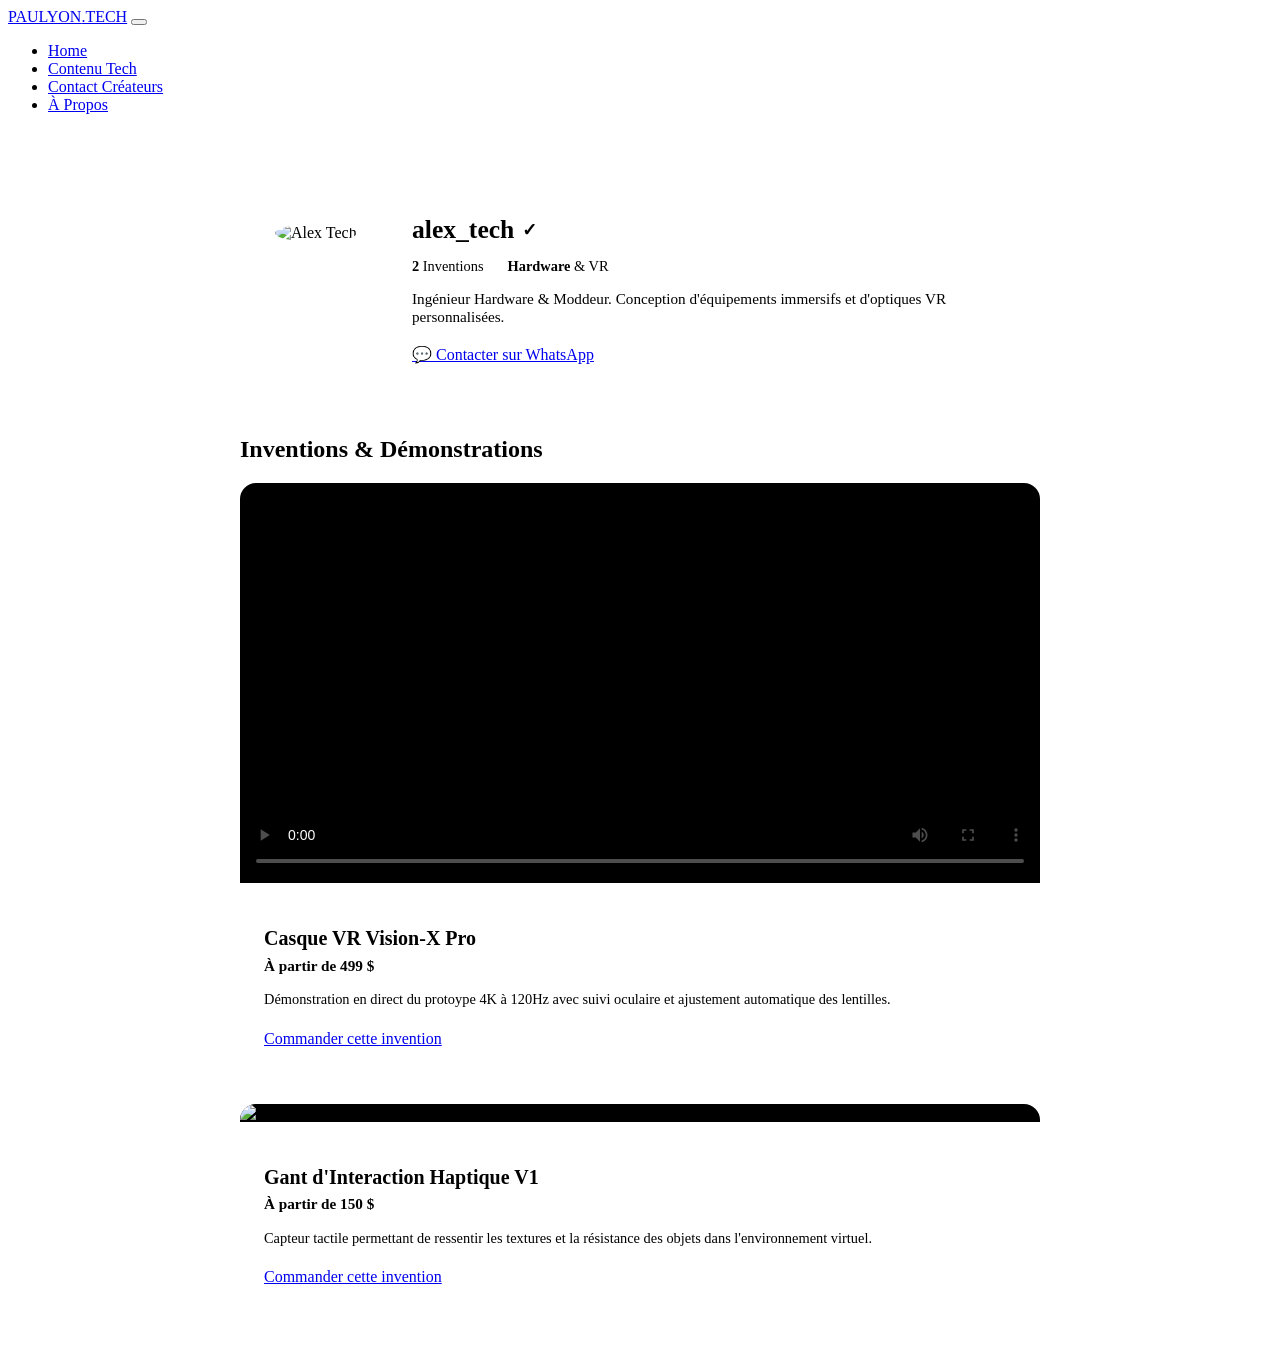
==== profils/alex-tech.html @ 09472ba9 "Create alex-tech.html file" ====
<!DOCTYPE html>
<html lang="fr">
<head>
  <meta charset="UTF-8">
  <meta name="viewport" content="width=device-width, initial-scale=1.0">
  <title>Alex Tech (@alex_tech) — Profil & Inventions</title>
  
  <!-- Fonts -->
  <link rel="preconnect" href="https://fonts.googleapis.com">
  <link rel="preconnect" href="https://fonts.gstatic.com" crossorigin>
  <link href="https://fonts.googleapis.com/css2?family=Inter:wght@300;400;600&family=Space+Grotesk:wght@500;700&display=swap" rel="stylesheet">
  
  <!-- Chemin vers le CSS global (note le ../ pour remonter d'un dossier) -->
  <link rel="stylesheet" href="../css/style.css">

  <style>
    /* Styles spécifiques au Profil Individuel */
    .profile-container {
      max-width: 800px;
      margin: 0 auto;
      padding: 2rem 1rem;
    }

    /* En-tête Style Instagram */
    .profile-header {
      display: flex;
      flex-direction: column;
      gap: 1.5rem;
      background: var(--bg-card);
      border: 1px solid var(--border-color);
      border-radius: 20px;
      padding: 2rem;
      margin-bottom: 2.5rem;
    }

    @media (min-width: 600px) {
      .profile-header {
        flex-direction: row;
        align-items: center;
      }
    }

    .profile-avatar-wrapper {
      position: relative;
      padding: 3px;
      background: var(--accent-insta);
      border-radius: 50%;
      width: 110px;
      height: 110px;
      flex-shrink: 0;
      margin: 0 auto;
    }

    .profile-avatar {
      width: 100%;
      height: 100%;
      border-radius: 50%;
      object-fit: cover;
      border: 3px solid var(--bg-card);
    }

    .profile-details {
      flex: 1;
      text-align: center;
    }

    @media (min-width: 600px) {
      .profile-details {
        text-align: left;
      }
    }

    .profile-username {
      font-family: var(--font-heading);
      font-size: 1.6rem;
      display: flex;
      align-items: center;
      justify-content: center;
      gap: 0.5rem;
      margin-bottom: 0.5rem;
    }

    @media (min-width: 600px) {
      .profile-username {
        justify-content: flex-start;
      }
    }

    .verified-badge {
      color: var(--accent-cyan);
      font-size: 1.1rem;
    }

    .profile-stats {
      display: flex;
      justify-content: center;
      gap: 1.5rem;
      margin: 0.8rem 0;
      font-size: 0.9rem;
      color: var(--text-muted);
    }

    @media (min-width: 600px) {
      .profile-stats {
        justify-content: flex-start;
      }
    }

    .profile-stats strong {
      color: var(--text-main);
    }

    .profile-bio {
      font-size: 0.95rem;
      color: var(--text-muted);
      margin-bottom: 1.2rem;
    }

    /* Flux d'Inventions */
    .inventions-feed {
      display: flex;
      flex-direction: column;
      gap: 2rem;
    }

    .invention-card {
      background: var(--bg-card);
      border: 1px solid var(--border-color);
      border-radius: 16px;
      overflow: hidden;
    }

    .invention-media-container {
      width: 100%;
      background: #000;
      max-height: 450px;
      overflow: hidden;
      display: flex;
      justify-content: center;
      align-items: center;
    }

    .invention-media-container img,
    .invention-media-container video {
      width: 100%;
      height: 100%;
      max-height: 450px;
      object-fit: cover;
      display: block;
    }

    .invention-content {
      padding: 1.5rem;
    }

    .invention-title {
      font-family: var(--font-heading);
      font-size: 1.25rem;
      margin-bottom: 0.4rem;
    }

    .invention-price {
      color: var(--accent-cyan);
      font-weight: 600;
      font-size: 0.95rem;
      margin-bottom: 0.8rem;
    }

    .invention-description {
      color: var(--text-muted);
      font-size: 0.9rem;
      margin-bottom: 1.2rem;
      line-height: 1.5;
    }
  </style>
</head>
<body>

  <!-- Header -->
  <header class="site-header">
    <a href="../index.html" class="brand-logo">PAULYON<span>.TECH</span></a>
    
    <button class="burger-btn" id="burgerBtn" aria-label="Menu">
      <span></span>
      <span></span>
      <span></span>
    </button>

    <nav class="main-nav" id="mainNav">
      <ul>
        <li><a href="../index.html">Home</a></li>
        <li><a href="../index.html#contenu-tech">Contenu Tech</a></li>
        <li><a href="../contact.html">Contact Créateurs</a></li>
        <li><a href="../a-propos.html">À Propos</a></li>
      </ul>
    </nav>
  </header>

  <main class="profile-container">

    <!-- En-tête Profil du Créateur -->
    <section class="profile-header">
      <div class="profile-avatar-wrapper">
        <img src="../assets/images/profiles/alex.jpg" alt="Alex Tech" class="profile-avatar">
      </div>

      <div class="profile-details">
        <h1 class="profile-username">
          alex_tech <span class="verified-badge" title="Créateur Vérifié">✓</span>
        </h1>

        <div class="profile-stats">
          <span><strong>2</strong> Inventions</span>
          <span><strong>Hardware</strong> & VR</span>
        </div>

        <p class="profile-bio">
          Ingénieur Hardware & Moddeur. Conception d'équipements immersifs et d'optiques VR personnalisées.
        </p>

        <!-- Bouton WhatsApp direct du créateur -->
        <a href="https://wa.me/50900000000?text=Bonjour%20Alex,%20j'ai%20vu%20votre%20profil%20sur%20PAULYON.TECH" 
           target="_blank" 
           class="btn-wa">
          💬 Contacter sur WhatsApp
        </a>
      </div>
    </section>

    <h2 class="section-title">Inventions & Démonstrations</h2>

    <!-- Flux des inventions -->
    <section class="inventions-feed">

      <!-- Invention 1 : Vidéo de démo -->
      <article class="invention-card">
        <div class="invention-media-container">
          <video controls poster="../assets/images/tech/appareil1.jpg">
            <source src="../assets/videos/demo-casque.mp4" type="video/mp4">
            Votre navigateur ne supporte pas la lecture de vidéo.
          </video>
        </div>

        <div class="invention-content">
          <h3 class="invention-title">Casque VR Vision-X Pro</h3>
          <div class="invention-price">À partir de 499 $</div>
          <p class="invention-description">
            Démonstration en direct du protoype 4K à 120Hz avec suivi oculaire et ajustement automatique des lentilles.
          </p>
          <a href="https://wa.me/50900000000?text=Bonjour%20Alex,%20je%20suis%20intéressé%20par%20le%20Casque%20Vision-X" 
             target="_blank" 
             class="btn-wa">
            Commander cette invention
          </a>
        </div>
      </article>

      <!-- Invention 2 : Photo -->
      <article class="invention-card">
        <div class="invention-media-container">
          <img src="../assets/images/tech/gant.jpg" alt="Gant Haptique">
        </div>

        <div class="invention-content">
          <h3 class="invention-title">Gant d'Interaction Haptique V1</h3>
          <div class="invention-price">À partir de 150 $</div>
          <p class="invention-description">
            Capteur tactile permettant de ressentir les textures et la résistance des objets dans l'environnement virtuel.
          </p>
          <a href="https://wa.me/50900000000?text=Bonjour%20Alex,%20je%20suis%20intéressé%20par%20le%20Gant%20Haptique" 
             target="_blank" 
             class="btn-wa">
            Commander cette invention
          </a>
        </div>
      </article>

    </section>

  </main>

  <script src="../js/main.js"></script>
</body>
</html>
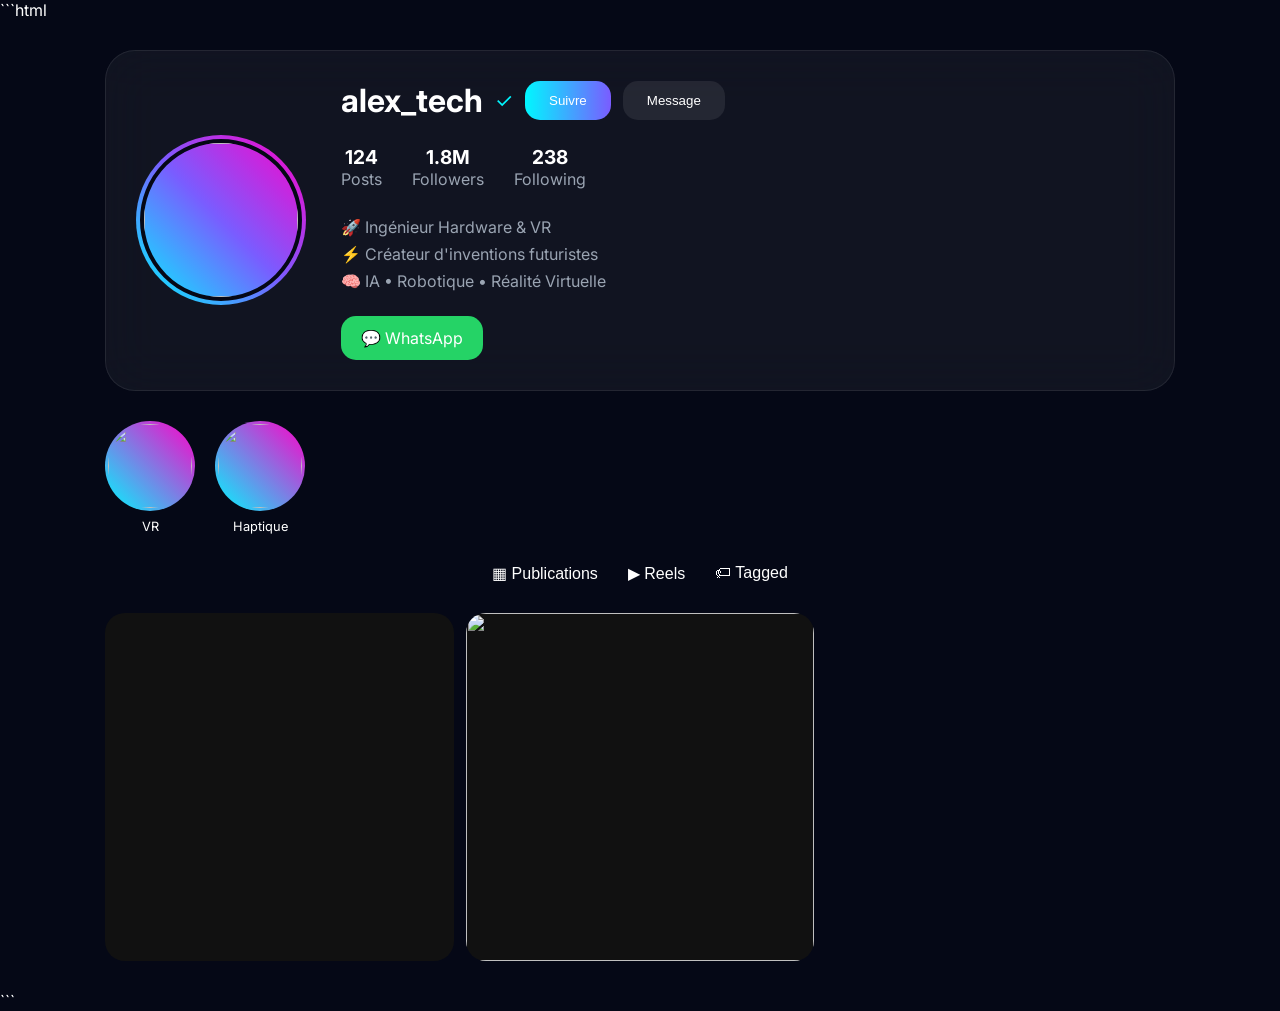
==== commit 1340bae7: "Update alex-tech.html" ====
--- a/profils/alex-tech.html
+++ b/profils/alex-tech.html
@@ -1,284 +1,437 @@
+```html
 <!DOCTYPE html>
 <html lang="fr">
 <head>
-  <meta charset="UTF-8">
-  <meta name="viewport" content="width=device-width, initial-scale=1.0">
-  <title>Alex Tech (@alex_tech) — Profil & Inventions</title>
-  
-  <!-- Fonts -->
-  <link rel="preconnect" href="https://fonts.googleapis.com">
-  <link rel="preconnect" href="https://fonts.gstatic.com" crossorigin>
-  <link href="https://fonts.googleapis.com/css2?family=Inter:wght@300;400;600&family=Space+Grotesk:wght@500;700&display=swap" rel="stylesheet">
-  
-  <!-- Chemin vers le CSS global (note le ../ pour remonter d'un dossier) -->
-  <link rel="stylesheet" href="../css/style.css">
-
-  <style>
-    /* Styles spécifiques au Profil Individuel */
-    .profile-container {
-      max-width: 800px;
-      margin: 0 auto;
-      padding: 2rem 1rem;
-    }
-
-    /* En-tête Style Instagram */
-    .profile-header {
-      display: flex;
-      flex-direction: column;
-      gap: 1.5rem;
-      background: var(--bg-card);
-      border: 1px solid var(--border-color);
-      border-radius: 20px;
-      padding: 2rem;
-      margin-bottom: 2.5rem;
-    }
-
-    @media (min-width: 600px) {
-      .profile-header {
-        flex-direction: row;
-        align-items: center;
-      }
-    }
-
-    .profile-avatar-wrapper {
-      position: relative;
-      padding: 3px;
-      background: var(--accent-insta);
-      border-radius: 50%;
-      width: 110px;
-      height: 110px;
-      flex-shrink: 0;
-      margin: 0 auto;
-    }
-
-    .profile-avatar {
-      width: 100%;
-      height: 100%;
-      border-radius: 50%;
-      object-fit: cover;
-      border: 3px solid var(--bg-card);
-    }
-
-    .profile-details {
-      flex: 1;
-      text-align: center;
-    }
-
-    @media (min-width: 600px) {
-      .profile-details {
-        text-align: left;
-      }
-    }
-
-    .profile-username {
-      font-family: var(--font-heading);
-      font-size: 1.6rem;
-      display: flex;
-      align-items: center;
-      justify-content: center;
-      gap: 0.5rem;
-      margin-bottom: 0.5rem;
-    }
-
-    @media (min-width: 600px) {
-      .profile-username {
-        justify-content: flex-start;
-      }
-    }
-
-    .verified-badge {
-      color: var(--accent-cyan);
-      font-size: 1.1rem;
-    }
-
-    .profile-stats {
-      display: flex;
-      justify-content: center;
-      gap: 1.5rem;
-      margin: 0.8rem 0;
-      font-size: 0.9rem;
-      color: var(--text-muted);
-    }
-
-    @media (min-width: 600px) {
-      .profile-stats {
-        justify-content: flex-start;
-      }
-    }
-
-    .profile-stats strong {
-      color: var(--text-main);
-    }
-
-    .profile-bio {
-      font-size: 0.95rem;
-      color: var(--text-muted);
-      margin-bottom: 1.2rem;
-    }
-
-    /* Flux d'Inventions */
-    .inventions-feed {
-      display: flex;
-      flex-direction: column;
-      gap: 2rem;
-    }
-
-    .invention-card {
-      background: var(--bg-card);
-      border: 1px solid var(--border-color);
-      border-radius: 16px;
-      overflow: hidden;
-    }
-
-    .invention-media-container {
-      width: 100%;
-      background: #000;
-      max-height: 450px;
-      overflow: hidden;
-      display: flex;
-      justify-content: center;
-      align-items: center;
-    }
-
-    .invention-media-container img,
-    .invention-media-container video {
-      width: 100%;
-      height: 100%;
-      max-height: 450px;
-      object-fit: cover;
-      display: block;
-    }
-
-    .invention-content {
-      padding: 1.5rem;
-    }
-
-    .invention-title {
-      font-family: var(--font-heading);
-      font-size: 1.25rem;
-      margin-bottom: 0.4rem;
-    }
-
-    .invention-price {
-      color: var(--accent-cyan);
-      font-weight: 600;
-      font-size: 0.95rem;
-      margin-bottom: 0.8rem;
-    }
-
-    .invention-description {
-      color: var(--text-muted);
-      font-size: 0.9rem;
-      margin-bottom: 1.2rem;
-      line-height: 1.5;
-    }
-  </style>
+<meta charset="UTF-8">
+<meta name="viewport" content="width=device-width, initial-scale=1.0">
+<title>alex_tech • Profil Futuriste</title>
+
+<link href="https://fonts.googleapis.com/css2?family=Inter:wght@300;400;600;700&display=swap" rel="stylesheet">
+
+<style>
+
+:root{
+    --bg:#050816;
+    --card:rgba(255,255,255,.05);
+    --border:rgba(255,255,255,.08);
+    --text:#ffffff;
+    --muted:#9aa4b2;
+    --cyan:#00f7ff;
+    --violet:#7a5cff;
+    --pink:#ff00c8;
+}
+
+*{
+    margin:0;
+    padding:0;
+    box-sizing:border-box;
+}
+
+body{
+    font-family:'Inter',sans-serif;
+    background:var(--bg);
+    color:var(--text);
+    min-height:100vh;
+}
+
+/* HEADER */
+
+.profile-container{
+    max-width:1100px;
+    margin:auto;
+    padding:30px 15px;
+}
+
+.profile-header{
+    display:flex;
+    flex-wrap:wrap;
+    gap:35px;
+    align-items:center;
+
+    background:var(--card);
+    backdrop-filter:blur(25px);
+
+    border:1px solid var(--border);
+    border-radius:30px;
+
+    padding:30px;
+}
+
+.avatar-ring{
+    width:170px;
+    height:170px;
+
+    padding:4px;
+
+    border-radius:50%;
+
+    background:linear-gradient(
+        45deg,
+        var(--cyan),
+        var(--violet),
+        var(--pink)
+    );
+
+    animation:spin 10s linear infinite;
+}
+
+.avatar-ring img{
+    width:100%;
+    height:100%;
+    object-fit:cover;
+    border-radius:50%;
+    border:4px solid #050816;
+}
+
+@keyframes spin{
+    from{transform:rotate(0deg);}
+    to{transform:rotate(360deg);}
+}
+
+.profile-details{
+    flex:1;
+}
+
+.username-row{
+    display:flex;
+    align-items:center;
+    gap:12px;
+    flex-wrap:wrap;
+}
+
+.username-row h1{
+    font-size:2rem;
+}
+
+.verified{
+    color:var(--cyan);
+    font-size:1.3rem;
+}
+
+.follow-btn,
+.message-btn{
+    border:none;
+    cursor:pointer;
+    border-radius:15px;
+    padding:12px 24px;
+    color:white;
+}
+
+.follow-btn{
+    background:linear-gradient(
+        90deg,
+        var(--cyan),
+        var(--violet)
+    );
+}
+
+.message-btn{
+    background:rgba(255,255,255,.08);
+}
+
+.stats{
+    display:flex;
+    gap:30px;
+    margin:25px 0;
+}
+
+.stats div{
+    text-align:center;
+}
+
+.stats strong{
+    display:block;
+    font-size:1.2rem;
+}
+
+.stats span{
+    color:var(--muted);
+}
+
+.bio{
+    color:var(--muted);
+    line-height:1.7;
+}
+
+.contact-btn{
+    display:inline-block;
+    margin-top:20px;
+    text-decoration:none;
+    color:white;
+
+    background:#25D366;
+
+    padding:12px 20px;
+    border-radius:15px;
+}
+
+/* STORIES */
+
+.stories{
+    display:flex;
+    gap:20px;
+    margin:30px 0;
+    overflow:auto;
+}
+
+.story{
+    text-align:center;
+}
+
+.story-circle{
+    width:90px;
+    height:90px;
+    padding:3px;
+    border-radius:50%;
+
+    background:linear-gradient(
+        45deg,
+        var(--cyan),
+        var(--pink)
+    );
+}
+
+.story-circle img{
+    width:100%;
+    height:100%;
+    border-radius:50%;
+    object-fit:cover;
+}
+
+.story span{
+    display:block;
+    margin-top:8px;
+    font-size:.8rem;
+}
+
+/* TABS */
+
+.tabs{
+    display:flex;
+    justify-content:center;
+    gap:30px;
+    margin-bottom:30px;
+}
+
+.tabs button{
+    background:none;
+    border:none;
+    color:white;
+    font-size:1rem;
+    cursor:pointer;
+}
+
+/* POSTS */
+
+.posts-grid{
+    display:grid;
+    grid-template-columns:repeat(3,1fr);
+    gap:12px;
+}
+
+.post{
+    position:relative;
+    overflow:hidden;
+    border-radius:20px;
+    aspect-ratio:1;
+    background:#111;
+}
+
+.post img,
+.post video{
+    width:100%;
+    height:100%;
+    object-fit:cover;
+    transition:.5s;
+}
+
+.post:hover img,
+.post:hover video{
+    transform:scale(1.08);
+}
+
+.post-info{
+    position:absolute;
+    inset:0;
+
+    background:rgba(0,0,0,.65);
+
+    opacity:0;
+    transition:.3s;
+
+    display:flex;
+    flex-direction:column;
+    justify-content:center;
+    align-items:center;
+
+    text-align:center;
+    padding:15px;
+}
+
+.post:hover .post-info{
+    opacity:1;
+}
+
+.post-info h3{
+    margin-bottom:10px;
+}
+
+.price{
+    color:var(--cyan);
+    margin-bottom:10px;
+}
+
+.buy-btn{
+    background:linear-gradient(
+        90deg,
+        var(--cyan),
+        var(--violet)
+    );
+
+    text-decoration:none;
+    color:white;
+
+    padding:10px 16px;
+    border-radius:12px;
+}
+
+@media(max-width:768px){
+
+.posts-grid{
+    grid-template-columns:repeat(2,1fr);
+}
+
+.profile-header{
+    text-align:center;
+    justify-content:center;
+}
+
+.stats{
+    justify-content:center;
+}
+
+}
+
+</style>
 </head>
+
 <body>
 
-  <!-- Header -->
-  <header class="site-header">
-    <a href="../index.html" class="brand-logo">PAULYON<span>.TECH</span></a>
-    
-    <button class="burger-btn" id="burgerBtn" aria-label="Menu">
-      <span></span>
-      <span></span>
-      <span></span>
-    </button>
-
-    <nav class="main-nav" id="mainNav">
-      <ul>
-        <li><a href="../index.html">Home</a></li>
-        <li><a href="../index.html#contenu-tech">Contenu Tech</a></li>
-        <li><a href="../contact.html">Contact Créateurs</a></li>
-        <li><a href="../a-propos.html">À Propos</a></li>
-      </ul>
-    </nav>
-  </header>
-
-  <main class="profile-container">
-
-    <!-- En-tête Profil du Créateur -->
+<div class="profile-container">
+
     <section class="profile-header">
-      <div class="profile-avatar-wrapper">
-        <img src="../assets/images/profiles/alex.jpg" alt="Alex Tech" class="profile-avatar">
-      </div>
-
-      <div class="profile-details">
-        <h1 class="profile-username">
-          alex_tech <span class="verified-badge" title="Créateur Vérifié">✓</span>
-        </h1>
-
-        <div class="profile-stats">
-          <span><strong>2</strong> Inventions</span>
-          <span><strong>Hardware</strong> & VR</span>
-        </div>
-
-        <p class="profile-bio">
-          Ingénieur Hardware & Moddeur. Conception d'équipements immersifs et d'optiques VR personnalisées.
-        </p>
-
-        <!-- Bouton WhatsApp direct du créateur -->
-        <a href="https://wa.me/50900000000?text=Bonjour%20Alex,%20j'ai%20vu%20votre%20profil%20sur%20PAULYON.TECH" 
-           target="_blank" 
-           class="btn-wa">
-          💬 Contacter sur WhatsApp
-        </a>
-      </div>
+
+        <div class="avatar-ring">
+            <img src="../assets/images/profiles/alex.jpg">
+        </div>
+
+        <div class="profile-details">
+
+            <div class="username-row">
+                <h1>alex_tech</h1>
+                <span class="verified">✓</span>
+
+                <button class="follow-btn">Suivre</button>
+                <button class="message-btn">Message</button>
+            </div>
+
+            <div class="stats">
+                <div>
+                    <strong>124</strong>
+                    <span>Posts</span>
+                </div>
+
+                <div>
+                    <strong>1.8M</strong>
+                    <span>Followers</span>
+                </div>
+
+                <div>
+                    <strong>238</strong>
+                    <span>Following</span>
+                </div>
+            </div>
+
+            <div class="bio">
+                🚀 Ingénieur Hardware & VR<br>
+                ⚡ Créateur d'inventions futuristes<br>
+                🧠 IA • Robotique • Réalité Virtuelle
+            </div>
+
+            <a href="https://wa.me/50900000000"
+               target="_blank"
+               class="contact-btn">
+               💬 WhatsApp
+            </a>
+
+        </div>
+
     </section>
 
-    <h2 class="section-title">Inventions & Démonstrations</h2>
-
-    <!-- Flux des inventions -->
-    <section class="inventions-feed">
-
-      <!-- Invention 1 : Vidéo de démo -->
-      <article class="invention-card">
-        <div class="invention-media-container">
-          <video controls poster="../assets/images/tech/appareil1.jpg">
-            <source src="../assets/videos/demo-casque.mp4" type="video/mp4">
-            Votre navigateur ne supporte pas la lecture de vidéo.
-          </video>
-        </div>
-
-        <div class="invention-content">
-          <h3 class="invention-title">Casque VR Vision-X Pro</h3>
-          <div class="invention-price">À partir de 499 $</div>
-          <p class="invention-description">
-            Démonstration en direct du protoype 4K à 120Hz avec suivi oculaire et ajustement automatique des lentilles.
-          </p>
-          <a href="https://wa.me/50900000000?text=Bonjour%20Alex,%20je%20suis%20intéressé%20par%20le%20Casque%20Vision-X" 
-             target="_blank" 
-             class="btn-wa">
-            Commander cette invention
-          </a>
-        </div>
-      </article>
-
-      <!-- Invention 2 : Photo -->
-      <article class="invention-card">
-        <div class="invention-media-container">
-          <img src="../assets/images/tech/gant.jpg" alt="Gant Haptique">
-        </div>
-
-        <div class="invention-content">
-          <h3 class="invention-title">Gant d'Interaction Haptique V1</h3>
-          <div class="invention-price">À partir de 150 $</div>
-          <p class="invention-description">
-            Capteur tactile permettant de ressentir les textures et la résistance des objets dans l'environnement virtuel.
-          </p>
-          <a href="https://wa.me/50900000000?text=Bonjour%20Alex,%20je%20suis%20intéressé%20par%20le%20Gant%20Haptique" 
-             target="_blank" 
-             class="btn-wa">
-            Commander cette invention
-          </a>
-        </div>
-      </article>
+    <section class="stories">
+
+        <div class="story">
+            <div class="story-circle">
+                <img src="../assets/images/tech/appareil1.jpg">
+            </div>
+            <span>VR</span>
+        </div>
+
+        <div class="story">
+            <div class="story-circle">
+                <img src="../assets/images/tech/gant.jpg">
+            </div>
+            <span>Haptique</span>
+        </div>
 
     </section>
 
-  </main>
-
-  <script src="../js/main.js"></script>
+    <section class="tabs">
+        <button>▦ Publications</button>
+        <button>▶ Reels</button>
+        <button>🏷 Tagged</button>
+    </section>
+
+    <section class="posts-grid">
+
+        <div class="post">
+
+            <video autoplay muted loop>
+                <source src="../assets/videos/demo-casque.mp4">
+            </video>
+
+            <div class="post-info">
+                <h3>Casque Vision-X Pro</h3>
+                <div class="price">499 $</div>
+
+                <a href="https://wa.me/50900000000"
+                   class="buy-btn">
+                   Acheter
+                </a>
+            </div>
+
+        </div>
+
+        <div class="post">
+
+            <img src="../assets/images/tech/gant.jpg">
+
+            <div class="post-info">
+                <h3>Gant Haptique V1</h3>
+                <div class="price">150 $</div>
+
+                <a href="https://wa.me/50900000000"
+                   class="buy-btn">
+                   Acheter
+                </a>
+            </div>
+
+        </div>
+
+    </section>
+
+</div>
+
 </body>
 </html>
+```
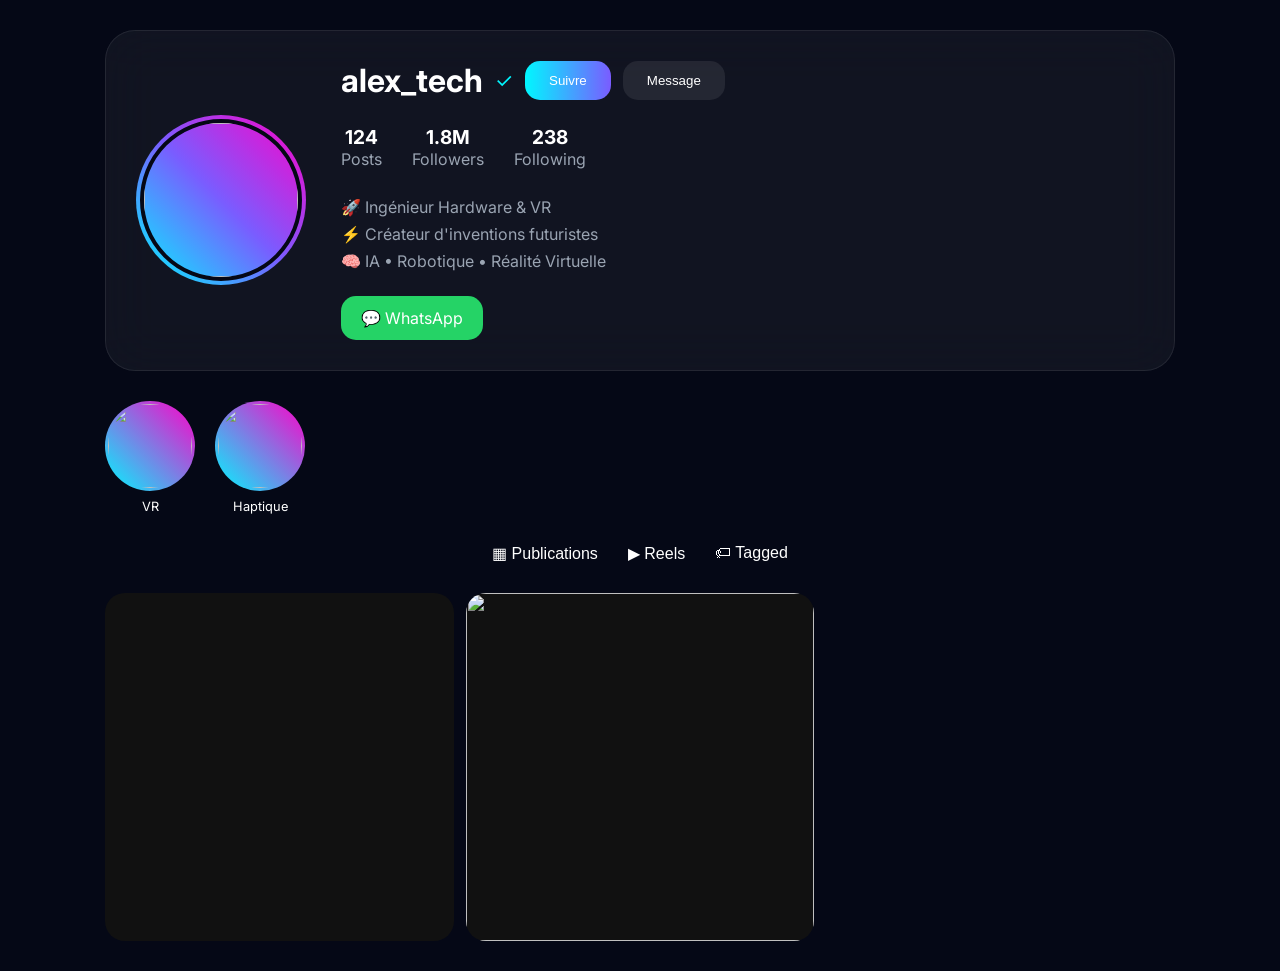
==== commit 16a2b1a4: "Remove code block formatting from HTML file" ====
--- a/profils/alex-tech.html
+++ b/profils/alex-tech.html
@@ -1,4 +1,4 @@
-```html
+
 <!DOCTYPE html>
 <html lang="fr">
 <head>
@@ -434,4 +434,3 @@
 
 </body>
 </html>
-```
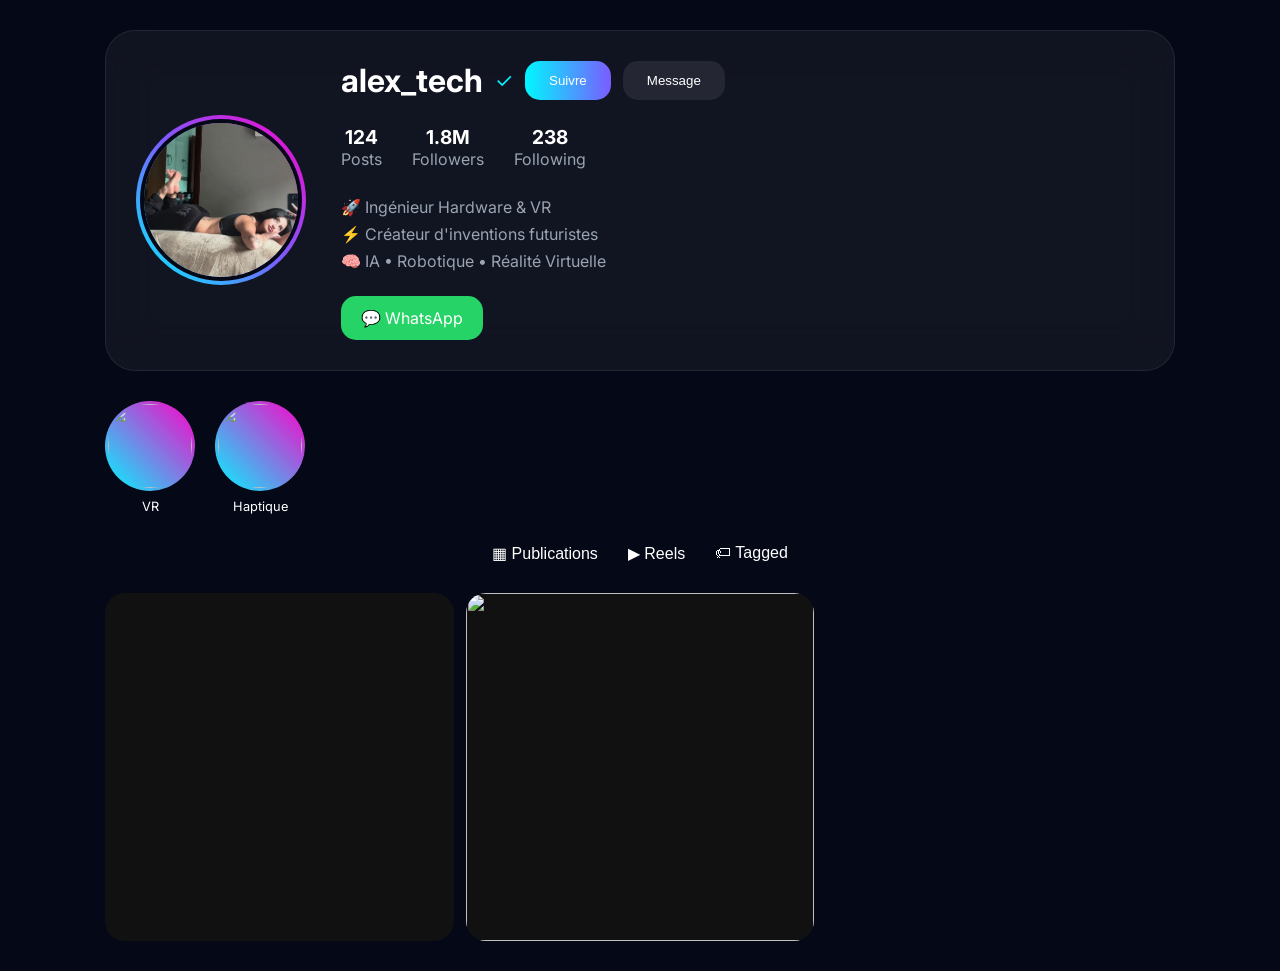
==== commit 4d05c6ff: "Update alex-tech.html" ====
--- a/profils/alex-tech.html
+++ b/profils/alex-tech.html
@@ -322,7 +322,7 @@
     <section class="profile-header">
 
         <div class="avatar-ring">
-            <img src="../assets/images/profiles/alex.jpg">
+            <img src="../images/lore/profil.png">
         </div>
 
         <div class="profile-details">
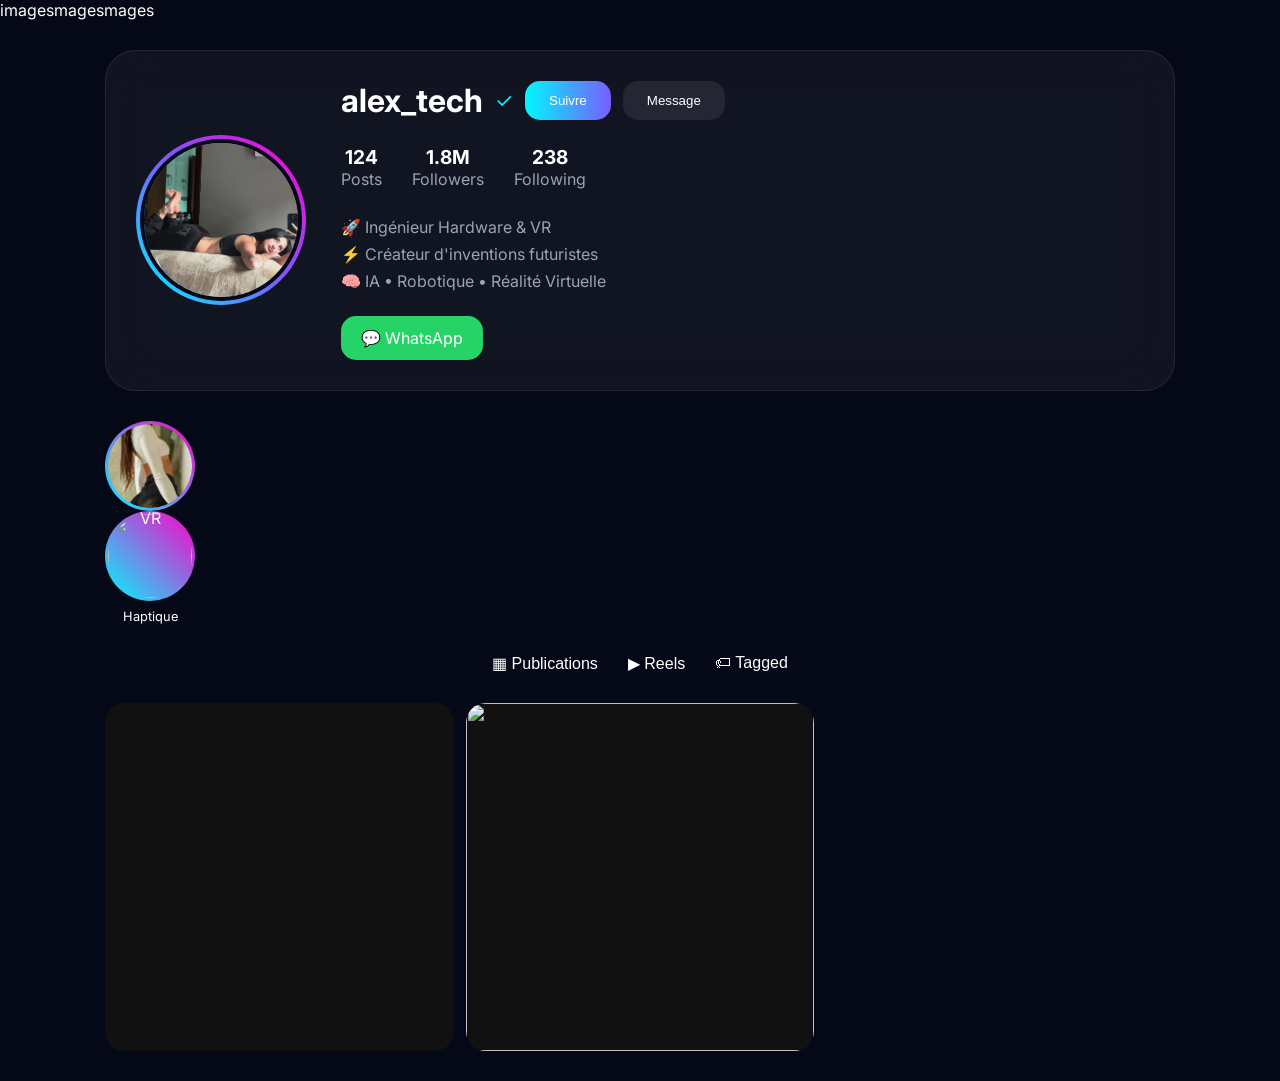
==== commit 5208251f: "Fix image paths and HTML tags in alex-tech.html Corrected image source paths and fixed HTML structur" ====
--- a/profils/alex-tech.html
+++ b/profils/alex-tech.html
@@ -1,5 +1,4 @@
-
-<!DOCTYPE html>
+imagesmagesmages<!DOCTYPE html>
 <html lang="fr">
 <head>
 <meta charset="UTF-8">
@@ -372,9 +371,8 @@
 
         <div class="story">
             <div class="story-circle">
-                <img src="../assets/images/tech/appareil1.jpg">
-            </div>
-            <span>VR</span>
+                <img src="../images/lore/post1.jpeg">
+            </divspan          <span>VR</span>
         </div>
 
         <div class="story">
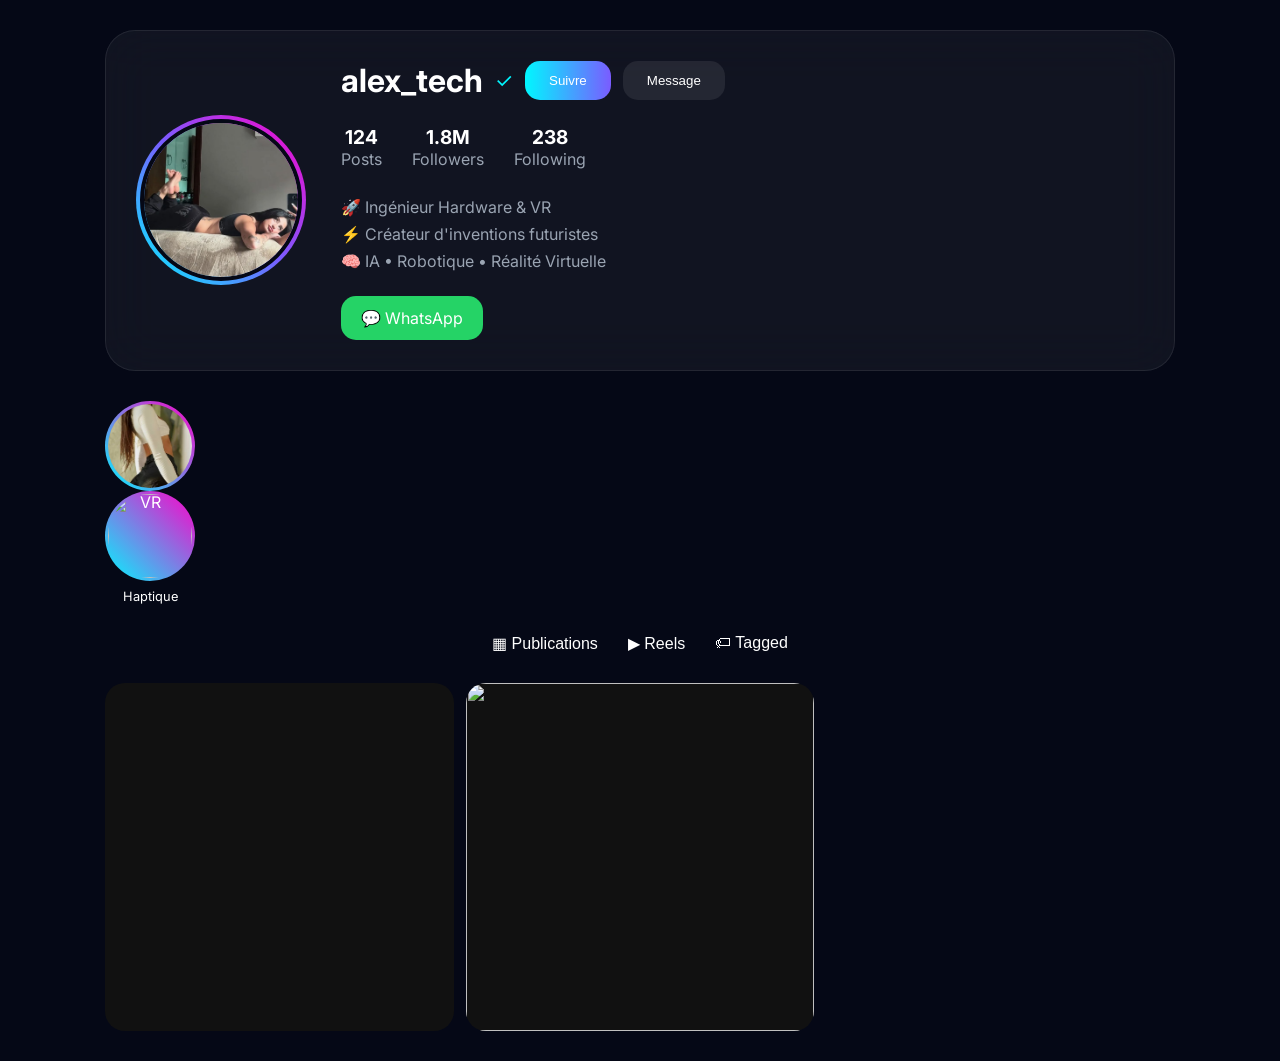
==== commit fc0e3442: "Fix DOCTYPE and update image source in alex-tech.html Corrected the DOCTYPE declaration and updated " ====
--- a/profils/alex-tech.html
+++ b/profils/alex-tech.html
@@ -1,4 +1,4 @@
-imagesmagesmages<!DOCTYPE html>
+<!DOCTYPE html>
 <html lang="fr">
 <head>
 <meta charset="UTF-8">
@@ -412,7 +412,7 @@
 
         <div class="post">
 
-            <img src="../assets/images/tech/gant.jpg">
+            <img src="../images/lore/post4.jpeg>
 
             <div class="post-info">
                 <h3>Gant Haptique V1</h3>
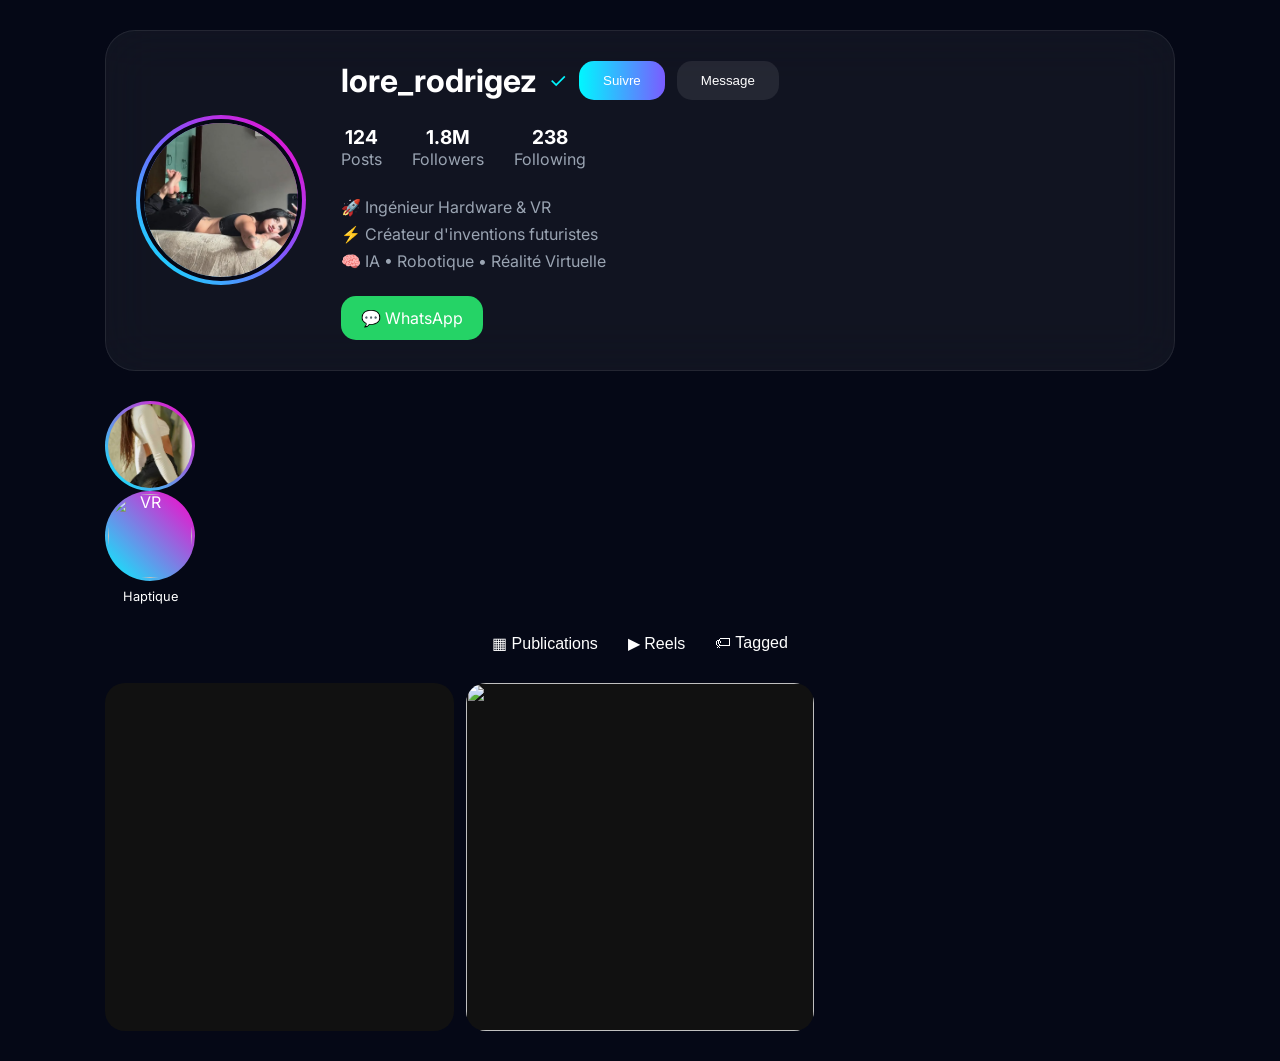
==== commit bbcbcd04: "Change profile name from alex_tech to lore_rodrigez" ====
--- a/profils/alex-tech.html
+++ b/profils/alex-tech.html
@@ -3,7 +3,7 @@
 <head>
 <meta charset="UTF-8">
 <meta name="viewport" content="width=device-width, initial-scale=1.0">
-<title>alex_tech • Profil Futuriste</title>
+<title>lore_rodrigez • Profil Futuriste</title>
 
 <link href="https://fonts.googleapis.com/css2?family=Inter:wght@300;400;600;700&display=swap" rel="stylesheet">
 
@@ -327,7 +327,7 @@
         <div class="profile-details">
 
             <div class="username-row">
-                <h1>alex_tech</h1>
+                <h1>lore_rodrigez</h1>
                 <span class="verified">✓</span>
 
                 <button class="follow-btn">Suivre</button>
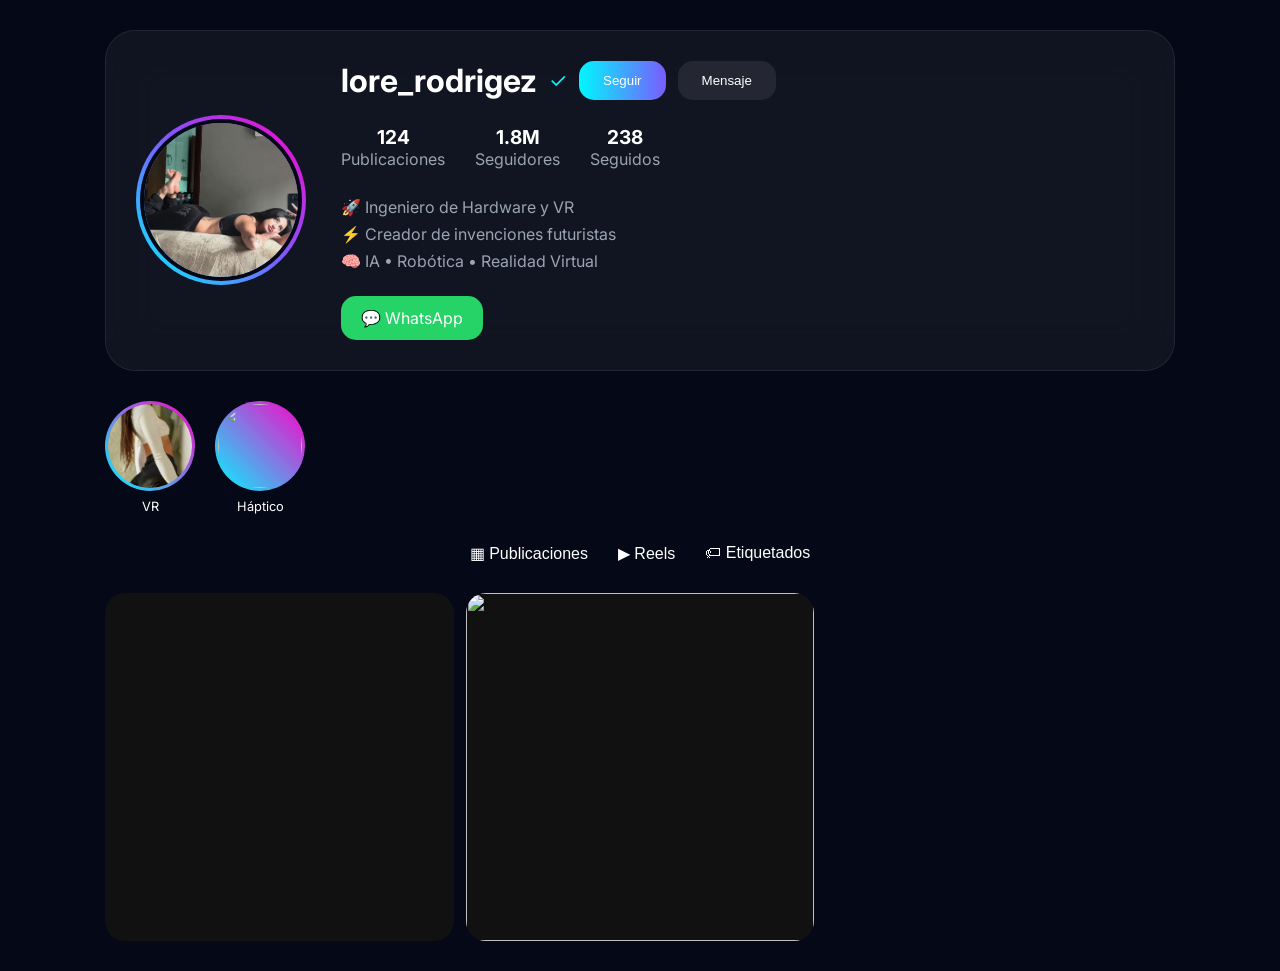
==== commit 0df272b5: "Translate profile content from French to Spanish" ====
--- a/profils/alex-tech.html
+++ b/profils/alex-tech.html
@@ -1,9 +1,9 @@
 <!DOCTYPE html>
-<html lang="fr">
+<html lang="es">
 <head>
 <meta charset="UTF-8">
 <meta name="viewport" content="width=device-width, initial-scale=1.0">
-<title>lore_rodrigez • Profil Futuriste</title>
+<title>lore_rodrigez • Perfil Futurista</title>
 
 <link href="https://fonts.googleapis.com/css2?family=Inter:wght@300;400;600;700&display=swap" rel="stylesheet">
 
@@ -330,31 +330,31 @@
                 <h1>lore_rodrigez</h1>
                 <span class="verified">✓</span>
 
-                <button class="follow-btn">Suivre</button>
-                <button class="message-btn">Message</button>
+                <button class="follow-btn">Seguir</button>
+                <button class="message-btn">Mensaje</button>
             </div>
 
             <div class="stats">
                 <div>
                     <strong>124</strong>
-                    <span>Posts</span>
+                    <span>Publicaciones</span>
                 </div>
 
                 <div>
                     <strong>1.8M</strong>
-                    <span>Followers</span>
+                    <span>Seguidores</span>
                 </div>
 
                 <div>
                     <strong>238</strong>
-                    <span>Following</span>
+                    <span>Seguidos</span>
                 </div>
             </div>
 
             <div class="bio">
-                🚀 Ingénieur Hardware & VR<br>
-                ⚡ Créateur d'inventions futuristes<br>
-                🧠 IA • Robotique • Réalité Virtuelle
+                🚀 Ingeniero de Hardware y VR<br>
+                ⚡ Creador de invenciones futuristas<br>
+                🧠 IA • Robótica • Realidad Virtual
             </div>
 
             <a href="https://wa.me/50900000000"
@@ -372,22 +372,23 @@
         <div class="story">
             <div class="story-circle">
                 <img src="../images/lore/post1.jpeg">
-            </divspan          <span>VR</span>
+            </div>
+            <span>VR</span>
         </div>
 
         <div class="story">
             <div class="story-circle">
                 <img src="../assets/images/tech/gant.jpg">
             </div>
-            <span>Haptique</span>
+            <span>Háptico</span>
         </div>
 
     </section>
 
     <section class="tabs">
-        <button>▦ Publications</button>
+        <button>▦ Publicaciones</button>
         <button>▶ Reels</button>
-        <button>🏷 Tagged</button>
+        <button>🏷 Etiquetados</button>
     </section>
 
     <section class="posts-grid">
@@ -399,12 +400,12 @@
             </video>
 
             <div class="post-info">
-                <h3>Casque Vision-X Pro</h3>
+                <h3>Visor Vision-X Pro</h3>
                 <div class="price">499 $</div>
 
                 <a href="https://wa.me/50900000000"
                    class="buy-btn">
-                   Acheter
+                   Comprar
                 </a>
             </div>
 
@@ -412,15 +413,15 @@
 
         <div class="post">
 
-            <img src="../images/lore/post4.jpeg>
+            <img src="../images/lore/post4.jpeg">
 
             <div class="post-info">
-                <h3>Gant Haptique V1</h3>
+                <h3>Guante Háptico V1</h3>
                 <div class="price">150 $</div>
 
                 <a href="https://wa.me/50900000000"
                    class="buy-btn">
-                   Acheter
+                   Comprar
                 </a>
             </div>
 
